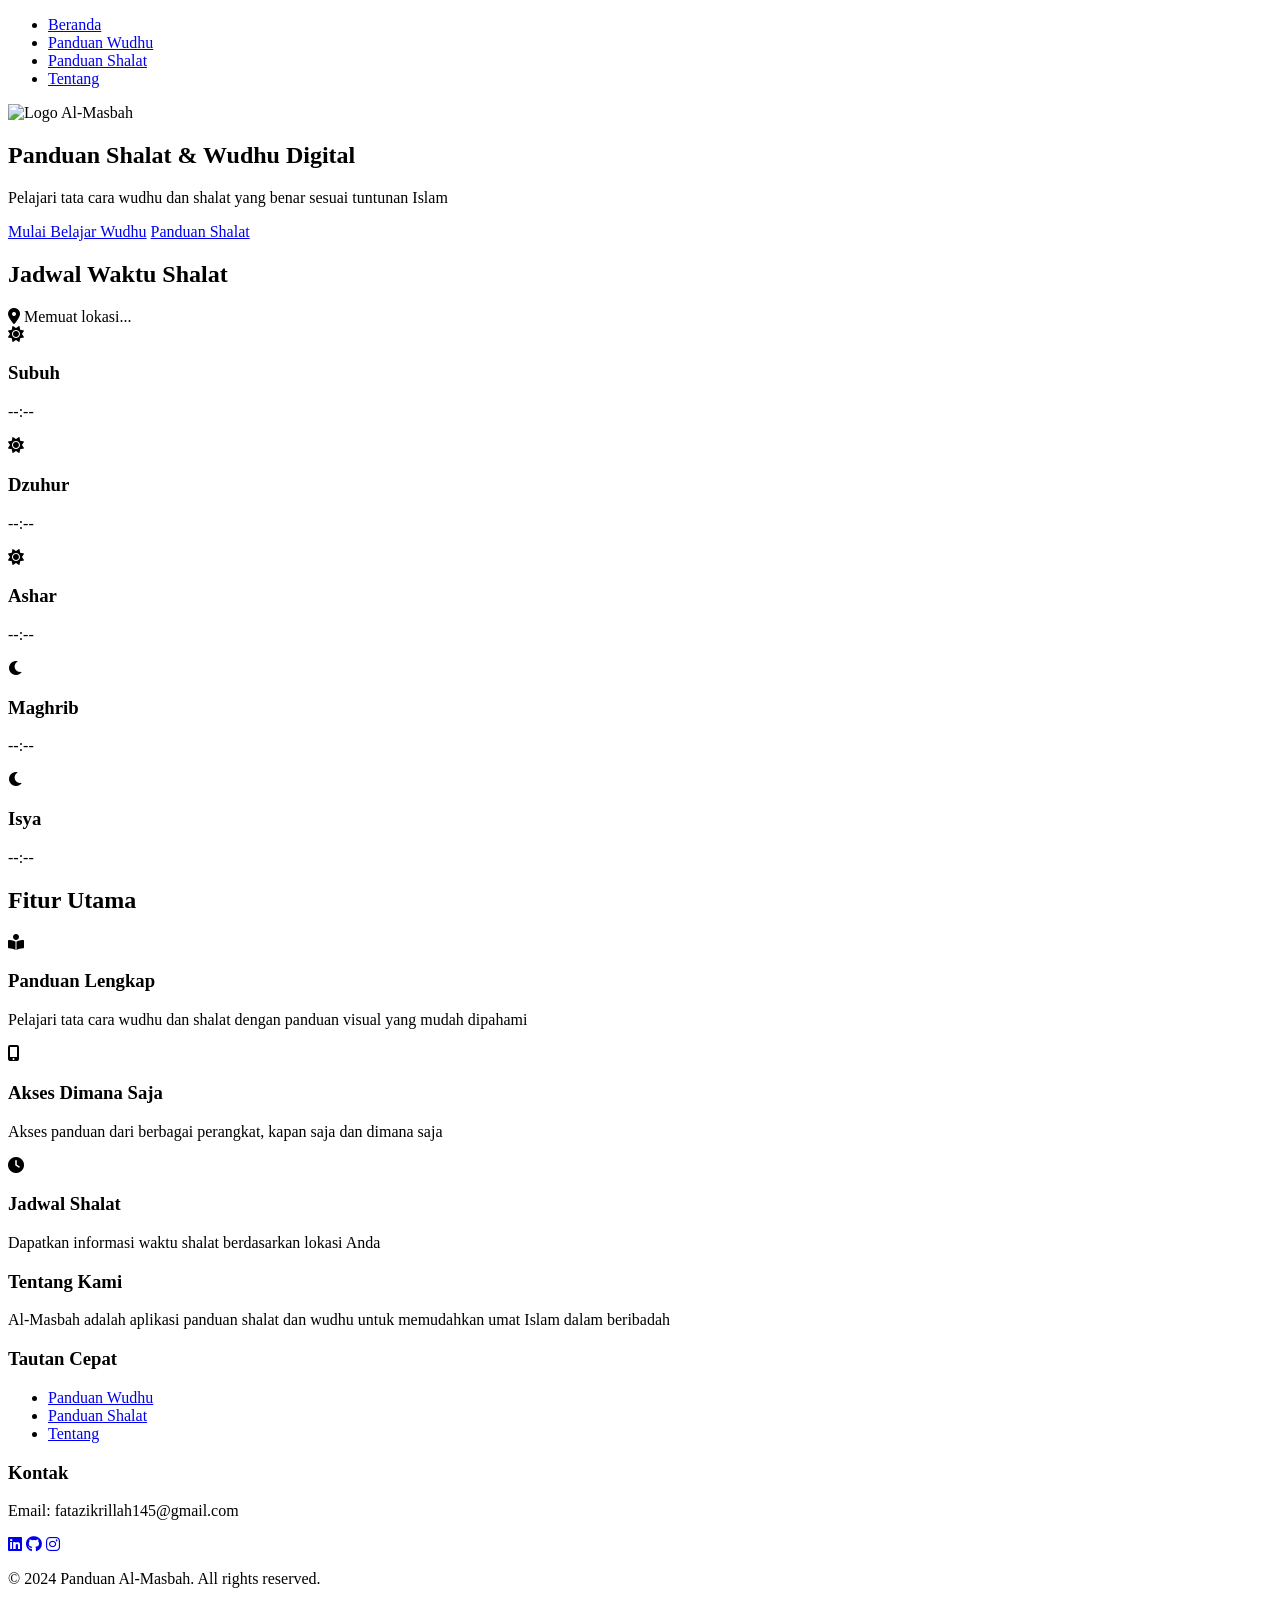
==== index.html @ 36477f97 "add" ====
<!DOCTYPE html>
<html lang="id">
<head>
    <meta charset="UTF-8">
    <meta name="viewport" content="width=device-width, initial-scale=1.0">
    <title>Panduan Shalat & Wudhu</title>
    <!-- Font Awesome untuk ikon -->
    <link rel="stylesheet" href="https://cdnjs.cloudflare.com/ajax/libs/font-awesome/6.0.0/css/all.min.css">
    <!-- CSS utama -->
    <link rel="stylesheet" href="styles/main.css">
</head>
<body>
    <!-- Header dengan Navigation -->
    <header>
        <nav class="navbar">
            <!-- <div class="logo">
                <img src="assets/1.png" alt="Logo Al-Masbah" id="logo">
            </div> -->
            <ul class="nav-links">
                <li><a href="index.html" class="active">Beranda</a></li>
                <li><a href="views/wudhu-guide.html">Panduan Wudhu</a></li>
                <li><a href="views/shalat-guide.html">Panduan Shalat</a></li>
                <li><a href="views/about.html">Tentang</a></li>
            </ul>
            <!-- <div class="hamburger">
                <span></span>
                <span></span>
                <span></span>
            </div> -->
        </nav>
    </header>

    <!-- Hero Section -->
    <section class="hero">
        <div class="hero-content">
            <div class="logo">
                <img src="assets/1.png" alt="Logo Al-Masbah" id="logo">
            </div>
            <h1>Panduan Shalat & Wudhu Digital</h1>
            <p>Pelajari tata cara wudhu dan shalat yang benar sesuai tuntunan Islam</p>
            <div class="cta-buttons">
                <a href="views/wudhu-guide.html" class="btn primary">Mulai Belajar Wudhu</a>
                <a href="views/shalat-guide.html" class="btn primary">Panduan Shalat</a>
            </div>
        </div>
    </section>

    <!-- Waktu Shalat Section -->
    <section class="prayer-times">
        <h2>Jadwal Waktu Shalat</h2>
        <div class="location-info">
            <i class="fas fa-map-marker-alt"></i>
            <span id="current-location">Memuat lokasi...</span>
        </div>
        <div class="prayer-times-container">
            <div class="prayer-time">
                <i class="fas fa-sun"></i>
                <h3>Subuh</h3>
                <p id="fajr-time">--:--</p>
            </div>
            <div class="prayer-time">
                <i class="fas fa-sun"></i>
                <h3>Dzuhur</h3>
                <p id="dhuhr-time">--:--</p>
            </div>
            <div class="prayer-time">
                <i class="fas fa-sun"></i>
                <h3>Ashar</h3>
                <p id="asr-time">--:--</p>
            </div>
            <div class="prayer-time">
                <i class="fas fa-moon"></i>
                <h3>Maghrib</h3>
                <p id="maghrib-time">--:--</p>
            </div>
            <div class="prayer-time">
                <i class="fas fa-moon"></i>
                <h3>Isya</h3>
                <p id="isha-time">--:--</p>
            </div>
        </div>
    </section>

    <!-- Features Section -->
    <section class="features">
        <h2>Fitur Utama</h2>
        <div class="features-grid">
            <div class="feature-card">
                <i class="fas fa-book-reader"></i>
                <h3>Panduan Lengkap</h3>
                <p>Pelajari tata cara wudhu dan shalat dengan panduan visual yang mudah dipahami</p>
            </div>
            <div class="feature-card">
                <i class="fas fa-mobile-alt"></i>
                <h3>Akses Dimana Saja</h3>
                <p>Akses panduan dari berbagai perangkat, kapan saja dan dimana saja</p>
            </div>
            <div class="feature-card">
                <i class="fas fa-clock"></i>
                <h3>Jadwal Shalat</h3>
                <p>Dapatkan informasi waktu shalat berdasarkan lokasi Anda</p>
            </div>
        </div>
    </section>

    <!-- Footer -->
    <footer>
        <div class="footer-content">
            <div class="footer-section">
                <h3>Tentang Kami</h3>
                <p>Al-Masbah adalah aplikasi panduan shalat dan wudhu untuk memudahkan umat Islam dalam beribadah</p>
            </div>
            <div class="footer-section">
                <h3>Tautan Cepat</h3>
                <ul>
                    <li><a href="views/wudhu-guide.html">Panduan Wudhu</a></li>
                    <li><a href="views/shalat-guide.html">Panduan Shalat</a></li>
                    <li><a href="views/about.html">Tentang</a></li>
                </ul>
            </div>
            <div class="footer-section">
                <h3>Kontak</h3>
                <p>Email: fatazikrillah145@gmail.com</p>
                <div class="social-links">
                    <a href="www.linkedin.com"><i class="fab fa-linkedin"></i></a>
                    <a href="https://github.com/FZ-C0DE"><i class="fab fa-github"></i></a>
                    <a href="https://www.instagram.com/fata.zkrilllah/"><i class="fab fa-instagram"></i></a>
                </div>
            </div>
        </div>
        <div class="footer-bottom">
            <p>&copy; 2024 Panduan Al-Masbah. All rights reserved.</p>
        </div>
    </footer>

    <!-- Scripts -->
    <script src="scripts/main.js"></script>
</body>
</html>
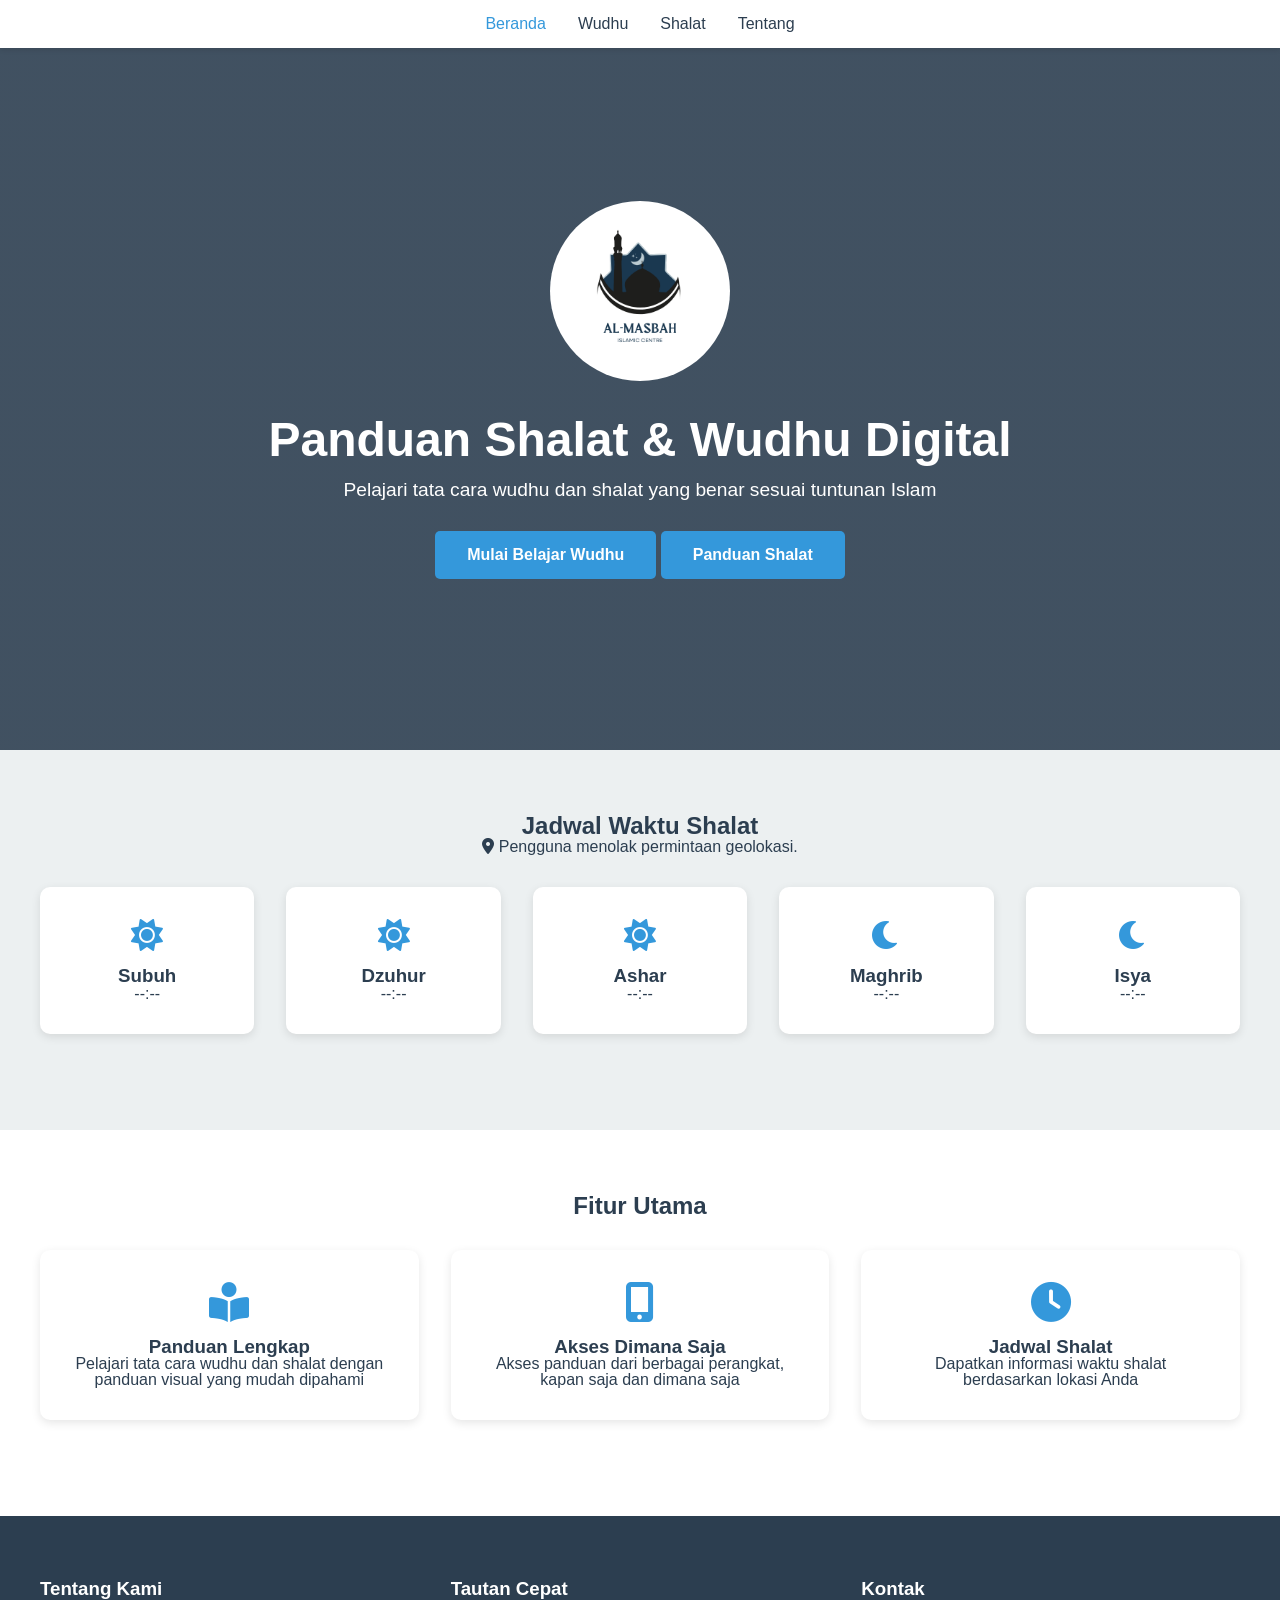
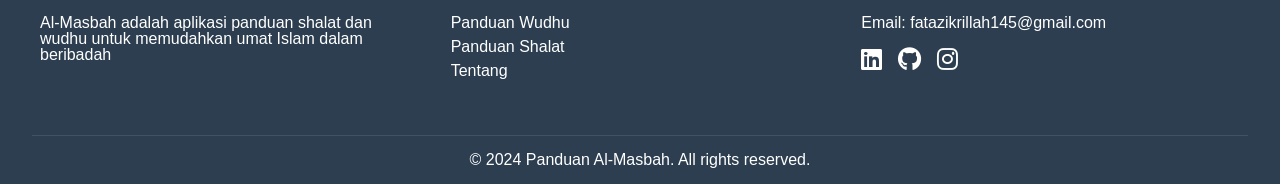
==== commit 5528724a: "Update index.html" ====
--- a/index.html
+++ b/index.html
@@ -18,8 +18,8 @@
             </div> -->
             <ul class="nav-links">
                 <li><a href="index.html" class="active">Beranda</a></li>
-                <li><a href="views/wudhu-guide.html">Panduan Wudhu</a></li>
-                <li><a href="views/shalat-guide.html">Panduan Shalat</a></li>
+                <li><a href="views/wudhu-guide.html">Wudhu</a></li>
+                <li><a href="views/shalat-guide.html">Shalat</a></li>
                 <li><a href="views/about.html">Tentang</a></li>
             </ul>
             <!-- <div class="hamburger">
@@ -136,4 +136,4 @@
     <!-- Scripts -->
     <script src="scripts/main.js"></script>
 </body>
-</html>+</html>
--- a/styles/main.css
+++ b/styles/main.css
@@ -0,0 +1,276 @@
+/* Reset dan variabel */
+:root {
+    --primary-color: #2C3E50;
+    --secondary-color: #34495E;
+    --accent-color: #3498DB;
+    --text-color: #2C3E50;
+    --light-bg: #ECF0F1;
+    --white: #FFFFFF;
+    --max-width: 1200px;
+}
+
+* {
+    margin: 0;
+    padding: 0;
+    box-sizing: border-box;
+}
+
+body {
+    font-family: 'Arial', sans-serif;
+    line-height: 1;
+    color: var(--text-color);
+}
+
+/* Navbar Styles */
+.navbar {
+    background-color: var(--white);
+    padding: 1rem;
+    box-shadow: 0 2px 5px rgba(0,0,0,0.1);
+    position: fixed;
+    width: 100%;
+    top: 0;
+    z-index: 1000;
+}
+
+
+
+
+.nav-links {
+    display: flex;
+    list-style: none;
+    gap: 2rem;
+    justify-content: center;
+}
+
+.nav-links a {
+    text-decoration: none;
+    color: var(--text-color);
+    font-weight:500;
+    transition: color 0.3s ease;
+}
+
+.nav-links a:hover,
+.nav-links a.active {
+    color: var(--accent-color);
+}
+
+/* Hero Section */
+.hero {
+    background: linear-gradient(rgba(44, 62, 80, 0.9), rgba(44, 62, 80, 0.9)),
+                url('../assets/hero-bg.jpg') center/cover;
+    height: 80vh;
+    display: flex;
+    align-items: center;
+    justify-content: center;
+    text-align: center;
+    color: var(--white);
+    padding: 2rem;
+    margin-top: 30px;
+}
+
+.hero .hero-content .logo img {
+    height: 180px;
+    width: 180px;
+    border-radius: 50%;
+    object-fit: cover;
+    margin-bottom: 2rem;
+}
+
+.hero-content h1 {
+    font-size: 3rem;
+    margin-bottom: 1rem;
+
+}
+
+.hero-content p {
+    font-size: 1.2rem;
+    margin-bottom: 2rem;
+}
+
+/* Buttons */
+.btn {
+    display: inline-block;
+    padding: 1rem 2rem;
+    border-radius: 5px;
+    text-decoration: none;
+    font-weight: bold;
+    transition: transform 0.3s ease;
+}
+
+.btn.primary {
+    background-color: var(--accent-color);
+    color: var(--white);
+}
+
+.btn.secondary {
+    background-color: transparent;
+    border: 2px solid var(--white);
+    color: var(--white);
+    margin-left: 1rem;
+}
+
+.btn:hover {
+    transform: translateY(-3px);
+}
+
+/* Prayer Times Section */
+.prayer-times {
+    padding: 4rem 2rem;
+    background-color: var(--light-bg);
+    text-align: center;
+}
+
+.prayer-times-container {
+    display: grid;
+    grid-template-columns: repeat(auto-fit, minmax(200px, 1fr));
+    gap: 2rem;
+    max-width: var(--max-width);
+    margin: 2rem auto;
+}
+
+.prayer-time {
+    background-color: var(--white);
+    padding: 2rem;
+    border-radius: 10px;
+    box-shadow: 0 3px 10px rgba(0,0,0,0.1);
+}
+
+.prayer-time i {
+    font-size: 2rem;
+    color: var(--accent-color);
+    margin-bottom: 1rem;
+}
+
+/* Features Section */
+.features {
+    padding: 4rem 2rem;
+    text-align: center;
+}
+
+.features-grid {
+    display: grid;
+    grid-template-columns: repeat(auto-fit, minmax(250px, 1fr));
+    gap: 2rem;
+    max-width: var(--max-width);
+    margin: 2rem auto;
+}
+
+.feature-card {
+    padding: 2rem;
+    border-radius: 10px;
+    background-color: var(--white);
+    box-shadow: 0 3px 10px rgba(0,0,0,0.1);
+    transition: transform 0.3s ease;
+}
+
+.feature-card:hover {
+    transform: translateY(-5px);
+}
+
+.feature-card i {
+    font-size: 2.5rem;
+    color: var(--accent-color);
+    margin-bottom: 1rem;
+}
+
+/* Footer */
+footer {
+    background-color: var(--primary-color);
+    color: var(--white);
+    padding: 4rem 2rem 1rem;
+}
+
+.footer-content {
+    display: grid;
+    grid-template-columns: repeat(auto-fit, minmax(250px, 1fr));
+    gap: 2rem;
+    max-width: var(--max-width);
+    margin: 0 auto;
+}
+
+.footer-section h3 {
+    margin-bottom: 1rem;
+}
+
+.footer-section ul {
+    list-style: none;
+}
+
+.footer-section ul li {
+    margin-bottom: 0.5rem;
+}
+
+.footer-section a {
+    color: var(--white);
+    text-decoration: none;
+}
+
+.footer-section a:hover,
+.footer-section a.active {
+    color: var(--accent-color);
+}
+
+.social-links {
+    display: flex;
+    gap: 1rem;
+    margin-top: 1rem;
+}
+
+.social-links a {
+    font-size: 1.5rem;
+}
+
+.footer-bottom {
+    text-align: center;
+    margin-top: 3rem;
+    padding-top: 1rem;
+    border-top: 1px solid rgba(255,255,255,0.1);
+}
+
+/* Responsive Design */
+@media (max-width: 768px) {
+    .hamburger {
+        display: none;
+    }
+
+    .nav-links {
+        gap: 1rem;
+    }
+
+    .navbar {
+        padding: 1rem;
+    }
+
+    .nav-links a {
+        font-size: 0.9rem;
+    }
+
+    .hero-content h1 {
+        font-size: 2rem;
+    }
+
+    .cta-buttons {
+        display: flex;
+        flex-direction: column;
+        gap: 1rem;
+    }
+
+    .btn.secondary {
+        margin-left: 0;
+    }
+}
+
+/* Utility Classes */
+.container {
+    max-width: var(--max-width);
+    margin: 0 auto;
+    padding: 0 2rem;
+}
+
+.text-center {
+    text-align: center;
+}
+
+.mb-1 { margin-bottom: 1rem; }
+.mb-2 { margin-bottom: 2rem; }
+.mb-3 { margin-bottom: 3rem; }
